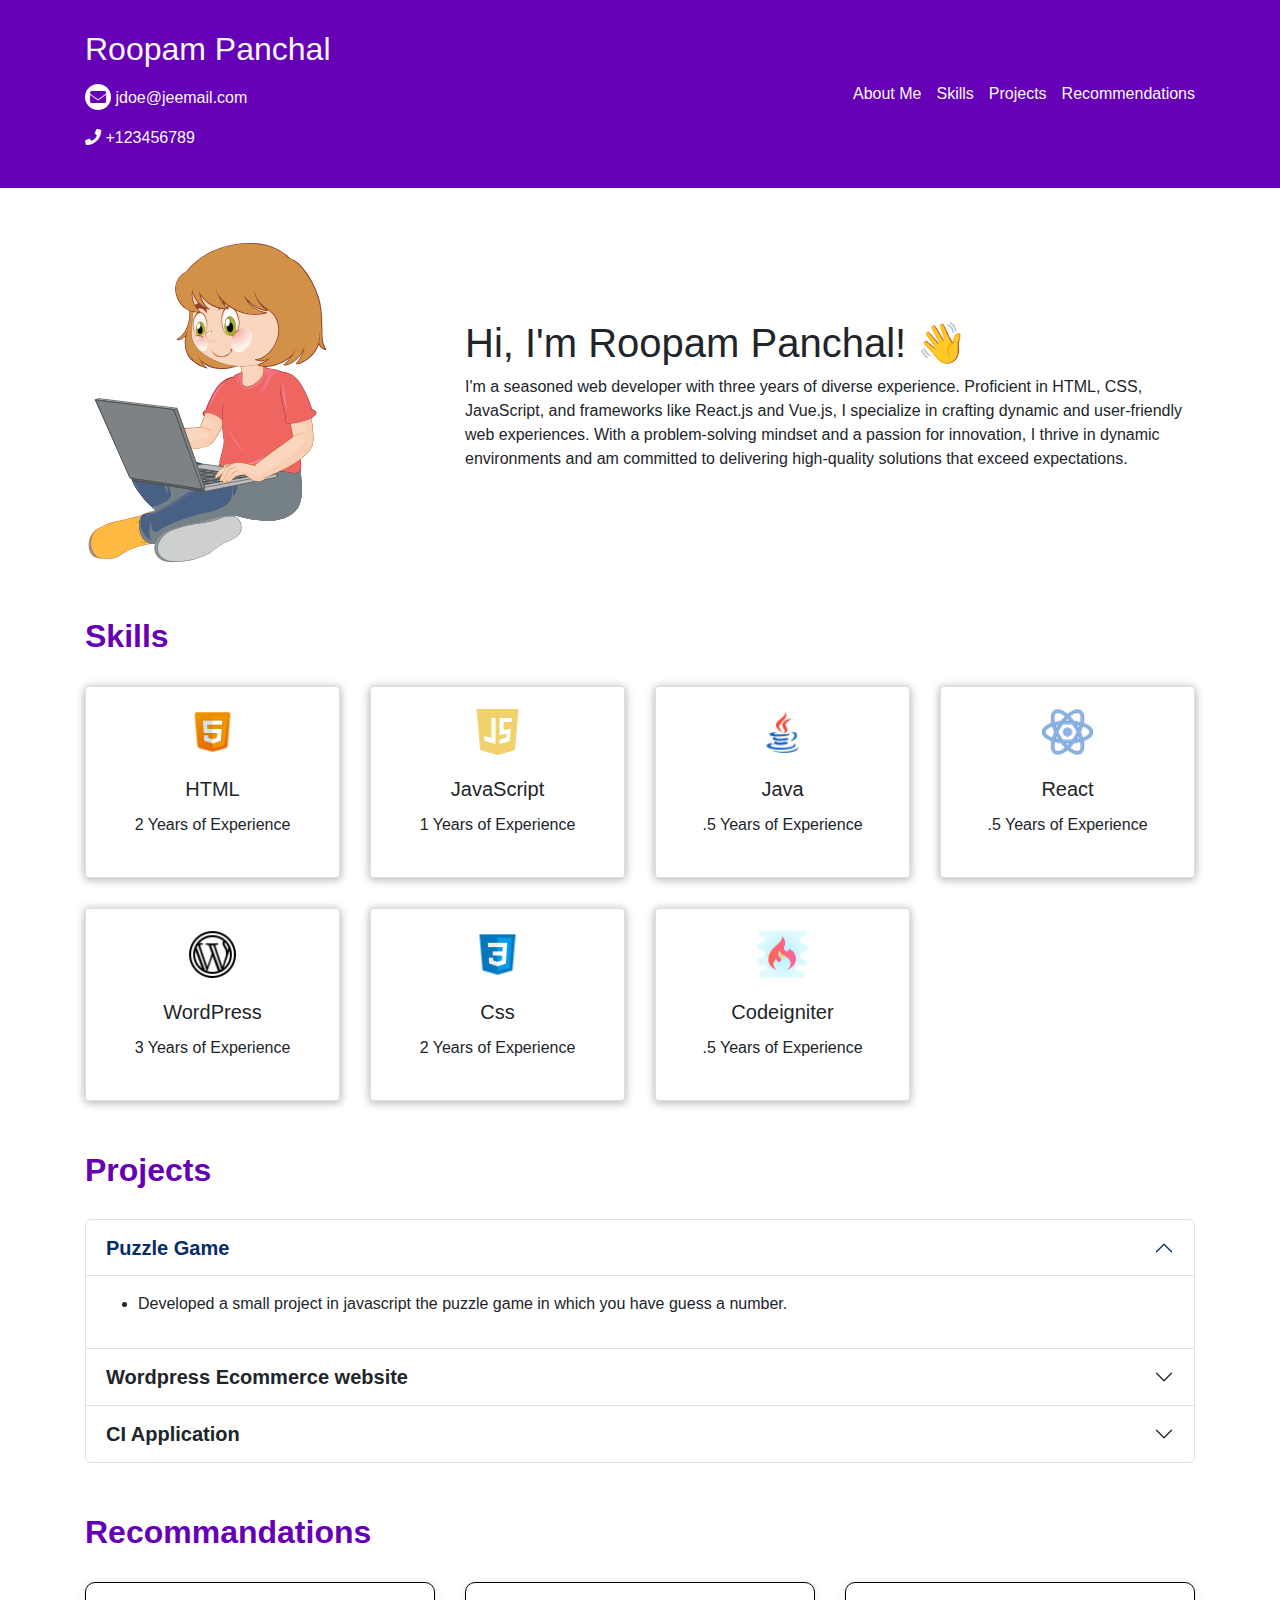
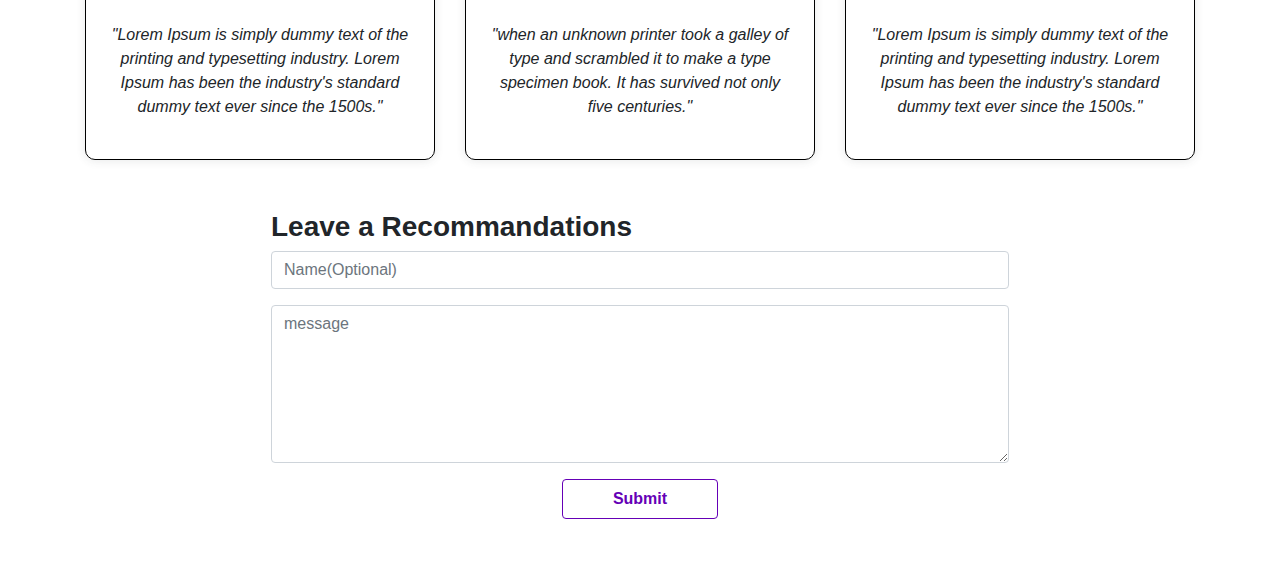
==== html_finalprojimages/index.html @ 9a225e10 "RoopamPortfolio" ====
<!DOCTYPE html>
<html lang="en">
<head>
  <meta charset="UTF-8">
  <meta name="viewport" content="width=device-width, initial-scale=1.0">
  <title>Responsive Navbar with Toggle</title>
  <link rel="stylesheet" href="css/style.css">
  <link rel="stylesheet" href="css/bootstrap.min.css">

  <!-- Bootstrap CSS -->
  <link href="https://stackpath.bootstrapcdn.com/bootstrap/4.5.2/css/bootstrap.min.css" rel="stylesheet">
  <!-- Font Awesome for icons -->
  <link href="https://cdnjs.cloudflare.com/ajax/libs/font-awesome/5.15.3/css/all.min.css" rel="stylesheet">
</head>
<body>

<nav class="navbar navbar-dark ">
    <div class="main container-fluid container">
        <div class="left_div nav navbar-nav">
            <div class="logo navbar-header"><h2 class="text-light">Roopam Panchal</h2></div>
            <ul class="nav navbar-nav">
                <li class="nav-item">
                    <a href="mailto:jdoe@jeemail.com" class="text-light nav-link">
                        <span><i class="fa fa-envelope"></i></span>
                        jdoe@jeemail.com
                    </a>
                </li>
                <li class="nav-item">
                    <a href="tel:+123456789" class="text-light nav-link">
                        <span><i class="fa fa-phone"></i></span>
                        +123456789
                    </a>
                </li>
            </ul>
        </div>
        <div class="navbar-right d-none d-md-block">
            <!-- This will be shown only on desktop -->
            <ul class="nav navbar-nav list-inline right-menu">
                <li class="nav-item"><a class="nav-link text-light ml-15" href="about.com">About Me</a></li>
                <li class="nav-item"><a class="nav-link text-light ml-15" href="skills.com">Skills</a></li>
                <li class="nav-item"><a class="nav-link text-light ml-15" href="projects.com">Projects</a></li> 
                <li class="nav-item"><a class="nav-link text-light ml-15" href="recommendations.com">Recommendations</a></li>
            </ul>
        </div>
        <button class="navbar-toggler d-block d-md-none" type="button" data-toggle="collapse" data-target="#navbarToggleContent" aria-controls="navbarToggleContent" aria-expanded="false" aria-label="Toggle navigation">
            <span class="navbar-toggler-icon"></span>
        </button>
        <div class="navbar-right collapse navbar-collapse" id="navbarToggleContent">
            <!-- This will be shown on tablet and mobile -->
            <ul class="nav navbar-nav list-inline right-menu">
                <li class="nav-item"><a class="nav-link text-light ml-15" href="about.com">About Me</a></li>
                <li class="nav-item"><a class="nav-link text-light ml-15" href="skills.com">Skills</a></li>
                <li class="nav-item"><a class="nav-link text-light ml-15" href="projects.com">Projects</a></li> 
                <li class="nav-item"><a class="nav-link text-light ml-15" href="recommendations.com">Recommendations</a></li>
            </ul>
        </div>
    </div>
</nav>

<div class="container second_container">
    <div class="row align-items-center">
        <div class="col-sm-4">
            <div class="left_cont">
                <img src="img/left-girl-img.svg" alt="">
            </div>
        </div>
        <div class="col-sm-8">
            <div class="right_cont">
                <h1>Hi, I'm Roopam Panchal! 👋</h1>
                <p>I'm a seasoned web developer with three years of diverse experience. Proficient in HTML, CSS, JavaScript, and frameworks like React.js and Vue.js, I specialize in crafting dynamic and user-friendly web experiences. With a problem-solving mindset and a passion for innovation, I thrive in dynamic environments and am committed to delivering high-quality solutions that exceed expectations.</p>
            </div>
        </div>
    </div>
</div>

<div class="container skills_container">
    <h2 class="heading text-left"><strong>Skills</strong></h2>
    <div class="row top-row">
        <div class="col-md-3">
            <div class="card">
                <img class="card-img-top" src="img/html-logo.png" alt="Card image cap">
                <div class="card-body">
                    <h5 class="card-title text-center">HTML</h5>
                    <p class="card-text">2 Years of Experience</p>
                </div>
            </div>
        </div>
        <div class="col-md-3">
            <div class="card">
                <img class="card-img-top" src="img/js-logo.png" alt="Card image cap">
                <div class="card-body">
                    <h5 class="card-title text-center">JavaScript</h5>
                    <p class="card-text">1 Years of Experience</p>
                </div>
            </div>
        </div>
        <div class="col-md-3">
            <div class="card">
                <img class="card-img-top" src="img/java-logo.png" alt="Card image cap">
                <div class="card-body">
                    <h5 class="card-title text-center">Java</h5>
                    <p class="card-text">.5 Years of Experience</p>
                </div>
            </div>
        </div>
        <div class="col-md-3">
            <div class="card">
                <img class="card-img-top" src="img/react-logo.png" alt="Card image cap">
                <div class="card-body">
                    <h5 class="card-title text-center">React</h5>
                    <p class="card-text">.5 Years of Experience</p>
                </div>
            </div>
        </div>
    </div>
    <div class="row mt-3 bottom-row">
        <div class="col-md-3">
            <div class="card">
                <img class="card-img-top" src="img/wp-logo.png" alt="Card image cap">
                <div class="card-body">
                    <h5 class="card-title text-center">WordPress</h5>
                    <p class="card-text">3 Years of Experience</p>
                </div>
            </div>
        </div>
        <div class="col-md-3">
            <div class="card">
                <img class="card-img-top" src="img/css-logo.png" alt="Card image cap">
                <div class="card-body">
                    <h5 class="card-title text-center">Css</h5>
                    <p class="card-text">2 Years of Experience</p>
                </div>
            </div>
        </div>
        <div class="col-md-3">
            <div class="card">
                <img class="card-img-top" src="img/ci-logo.png" alt="Card image cap">
                <div class="card-body">
                    <h5 class="card-title text-center">Codeigniter</h5>
                    <p class="card-text">.5 Years of Experience</p>
                </div>
            </div>
        </div>
    </div>
</div>

<div class="container projects_container">
    <h2 class="heading text-left"><strong>Projects</strong></h2>
    <div class="accordion" id="accordionPanelsStayOpenExample">
        <div class="accordion-item">
          <h2 class="accordion-header" id="panelsStayOpen-headingOne">
            <button class="accordion-button" type="button" data-toggle="collapse" data-target="#panelsStayOpen-collapseOne" aria-expanded="true" aria-controls="panelsStayOpen-collapseOne">
              <strong>Puzzle Game</strong>
            </button>
          </h2>
          <div id="panelsStayOpen-collapseOne" class="accordion-collapse collapse show" aria-labelledby="panelsStayOpen-headingOne">
            <div class="accordion-body">
              <ul><li>Developed a small project in javascript the puzzle game in which you have guess a number.</li></ul>
            </div>
          </div>
        </div>
        <div class="accordion-item">
          <h2 class="accordion-header" id="panelsStayOpen-headingTwo">
            <button class="accordion-button collapsed" type="button" data-toggle="collapse" data-target="#panelsStayOpen-collapseTwo" aria-expanded="false" aria-controls="panelsStayOpen-collapseTwo">
                <strong>Wordpress Ecommerce website</strong>
            </button>
          </h2>
          <div id="panelsStayOpen-collapseTwo" class="accordion-collapse collapse" aria-labelledby="panelsStayOpen-headingTwo">
            <div class="accordion-body">
                <ul><li>I have worked on 50+ website which is created by wordpress html and css. But the very big project is mine which was handled and made by me is the ecommerce website with the url of "japaneseknifecompany.com" you can visit and a game developing website is with the url of "capermint.com"</li></ul>
            </div>
          </div>
        </div>
        <div class="accordion-item">
          <h2 class="accordion-header" id="panelsStayOpen-headingThree">
            <button class="accordion-button collapsed" type="button" data-toggle="collapse" data-target="#panelsStayOpen-collapseThree" aria-expanded="false" aria-controls="panelsStayOpen-collapseThree">
                <strong>CI Application</strong>
            </button>
          </h2>
          <div id="panelsStayOpen-collapseThree" class="accordion-collapse collapse" aria-labelledby="panelsStayOpen-headingThree">
            <div class="accordion-body">
                <ul><li>Codeigniter is the new skills for me in which i have created a ci app in which we can manage projects , tasks and many more and basically is the crud operation is performed.</li></ul>
            </div>
          </div>
        </div>
      </div>
</div>

<!-- recommandations -->

<div class="container recommandations_container">
    <h2 class="heading text-left"><strong>Recommandations</strong></h2>
    <div class="row top-row">
        <div class="col-md-4">
            <div class="card">
                <div class="card-body">
                    <p class="card-text"><i>"Lorem Ipsum is simply dummy text of the printing and typesetting industry. Lorem Ipsum has been the industry's standard dummy text ever since the 1500s." </i></p>
                </div>
            </div>
        </div>
        <div class="col-md-4">
            <div class="card">
                <div class="card-body">
                    <p class="card-text"><i>"when an unknown printer took a galley of type and scrambled it to make a type specimen book. It has survived not only five centuries."</i></p>
                </div>
            </div>
        </div>
        <div class="col-md-4">
            <div class="card">
                <div class="card-body">
                    <p class="card-text"><i>"Lorem Ipsum is simply dummy text of the printing and typesetting industry. Lorem Ipsum has been the industry's standard dummy text ever since the 1500s." </i></p>
                </div>
            </div>
        </div>
    </div>
</div>

<div class="container form-container">
    <h3><strong>Leave a Recommandations</strong></h3>
    <form class="text-center" id="recommendationForm">
        <div class="mb-3">
          <input type="text" class="form-control" id="name" placeholder="Name(Optional)">
        </div>
        <div class="mb-3">
            <textarea class="form-control" id="exampleFormControlTextarea1" rows="6" placeholder="message"></textarea>
        </div>
        <button type="submit" class="btn submit">Submit</button>
    </form>
</div>
<span onclick="scrollToTop()" id="scrollBtn"><i class="fa fa-arrow-alt-circle-up"></i></span>

<!-- Bootstrap modal -->
<div class="modal fade" id="exampleModal" tabindex="-1" aria-labelledby="exampleModalLabel" aria-hidden="true">
    <div class="modal-dialog">
      <div class="modal-content">
        <div class="modal-header">
          <h5 class="modal-title" id="exampleModalLabel">Thank You!</h5>
          <button type="button" class="close" data-dismiss="modal" aria-label="Close">
            <span aria-hidden="true">&times;</span>
          </button>
        </div>
        <div class="modal-body">
          Thank you for submitting a recommendation!
        </div>
        <div class="modal-footer">
          <button type="button" class="btn btn-secondary" data-dismiss="modal">Close</button>
        </div>
      </div>
    </div>
  </div>
  
<!-- Bootstrap JS -->
<script src="js/jquery.min.js"></script>
<script src="js/bootstrap.js"></script>
<script src="js/bootstrap.min.js"></script>
<script src="js/popper.min.js"></script>
<script src="js/scripts.js"></script>

<script src="https://code.jquery.com/jquery-3.5.1.slim.min.js"></script>
<script src="https://cdn.jsdelivr.net/npm/popper.js@1.16.1/dist/umd/popper.min.js"></script>
<script src="https://stackpath.bootstrapcdn.com/bootstrap/4.5.2/js/bootstrap.min.js"></script>

</body>
</html>
---- html_finalprojimages/css/style.css ----
ul.nav.navbar-nav.list-inline.right-menu {
    display: -webkit-inline-box;
}

.ml-15 {
    margin-left: 15px !important;
}
.ml-5 {
    margin-left: 5px !important;
}
.fa-envelope{
    border-radius: 50%;
    background: #fff;
    color: #6500b6;
    padding: 5px;
}
.navbar{
    background-color: #6500b6;
    padding: 30px 0px !important;
    margin-bottom:50px;
}
.left_cont img {
    width: 70%;
}
.second_container, .skills_container, .projects_container, .recommandations_container, .form-container{
    margin-bottom:50px;
}
img.card-img-top {
    width: 20%;
    margin: 0 auto;
}
.card {
    padding: 20px 0px;
    text-align: center;
    box-shadow: rgb(60 64 67 / 29%) 0px 1px 10px 0px, rgb(60 64 67 / 11%) 0px 2px 6px 2px;
}
.top-row{
    margin-bottom: 30px;
}
.heading{
    color: #6500b6;
    margin-bottom: 30px;

}
.accordion-button:not(.collapsed){
    background-color: transparent !important;
}
.accordion-header strong{
    font-size:20px;
}
.recommandations_container .card{
    box-shadow: rgba(60, 64, 67, 0.119) 0px 1px 10px 0px, rgba(60, 64, 67, 0) 0px 2px 6px 2px;
    border:1px solid #000;
    border-radius: 10px;
    justify-content: center;
}
.container.form-container{
    width:60%;
}
button.btn.submit{
    color:#6500b6;
    background-color: transparent;
    border: 1px solid #6500b6;
    font-weight: bold;
    padding: 7px 50px;
}
#scrollBtn {
    display: none;
    position: fixed;
    bottom: 20px;
    right: 20px;
    padding: 10px 20px;
    color: #fff;
    border: none;
    border-radius: 50%;
    cursor: pointer;
    background-color: transparent;
}

#scrollBtn i:hover {
    background-color: #0056b3;
}

#scrollBtn i{
    background-color: #6500b6;
    border-radius: 50%;
    padding: 10px;
}
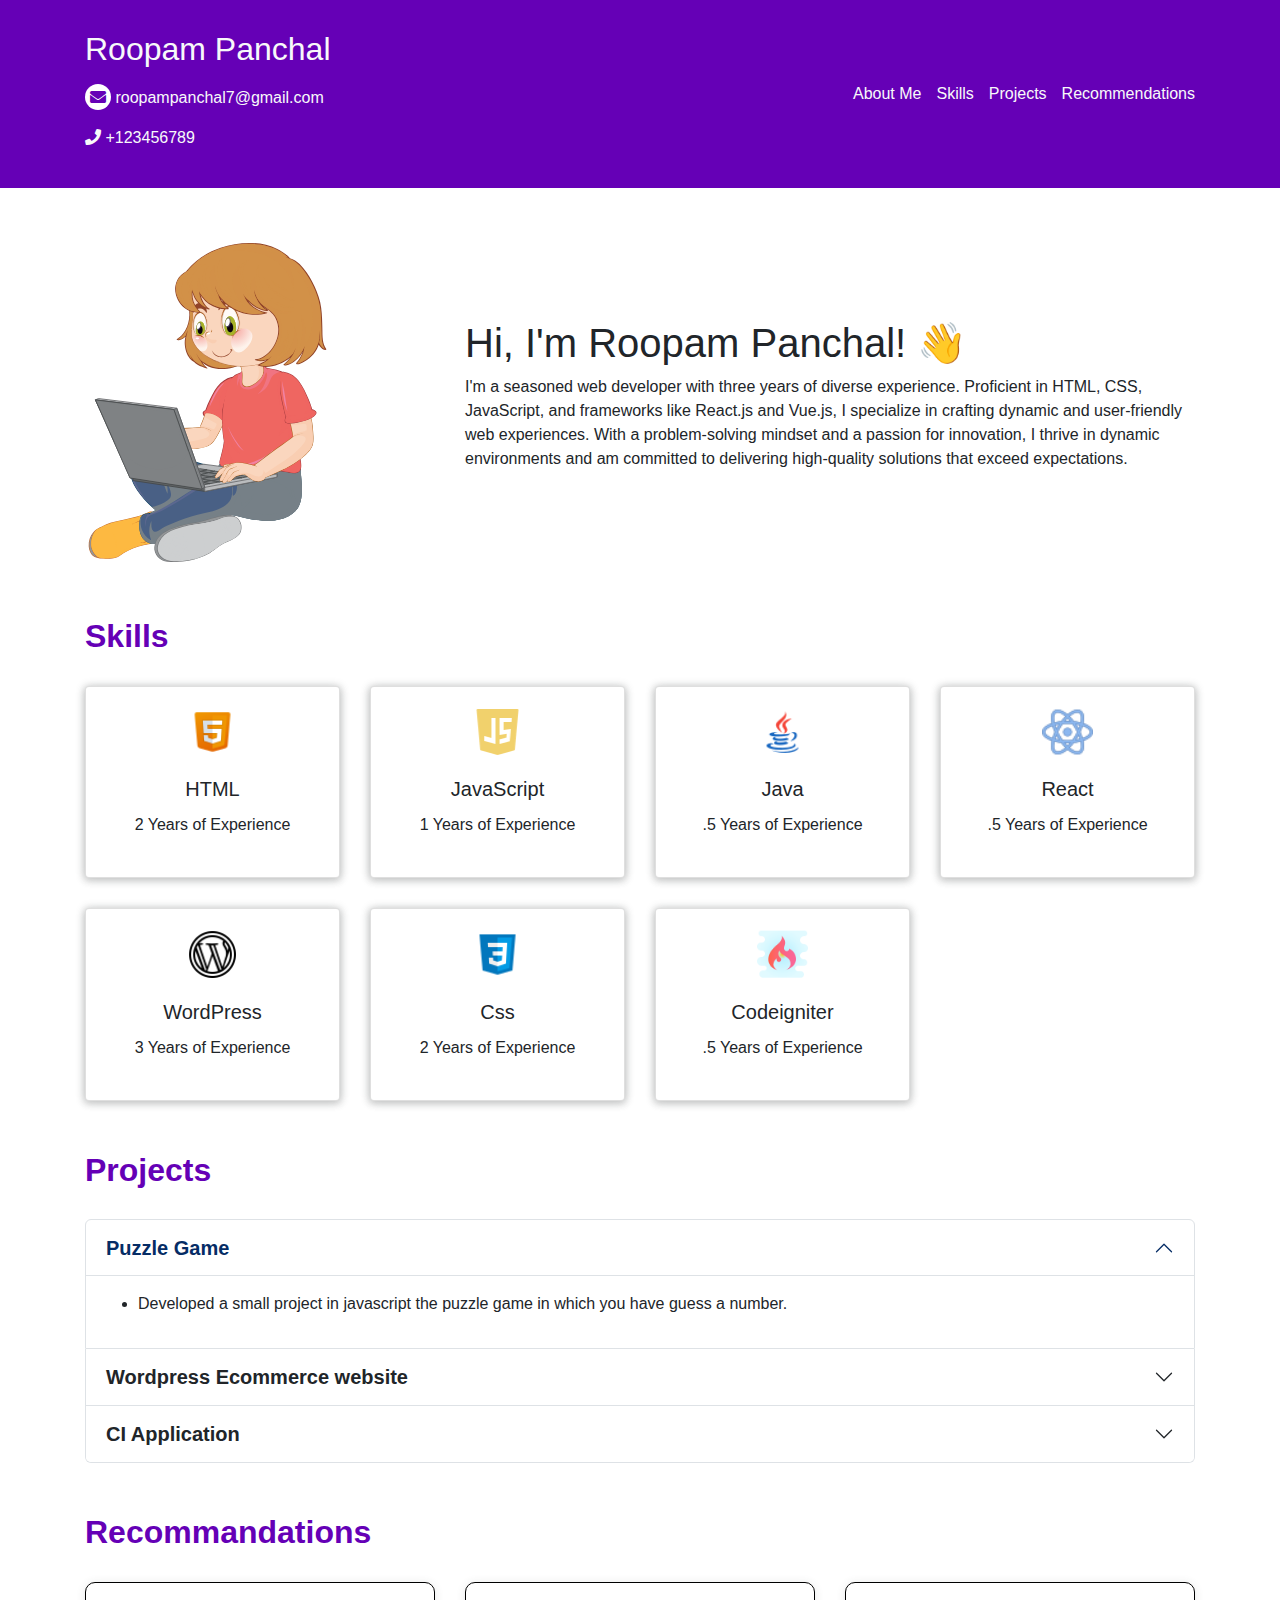
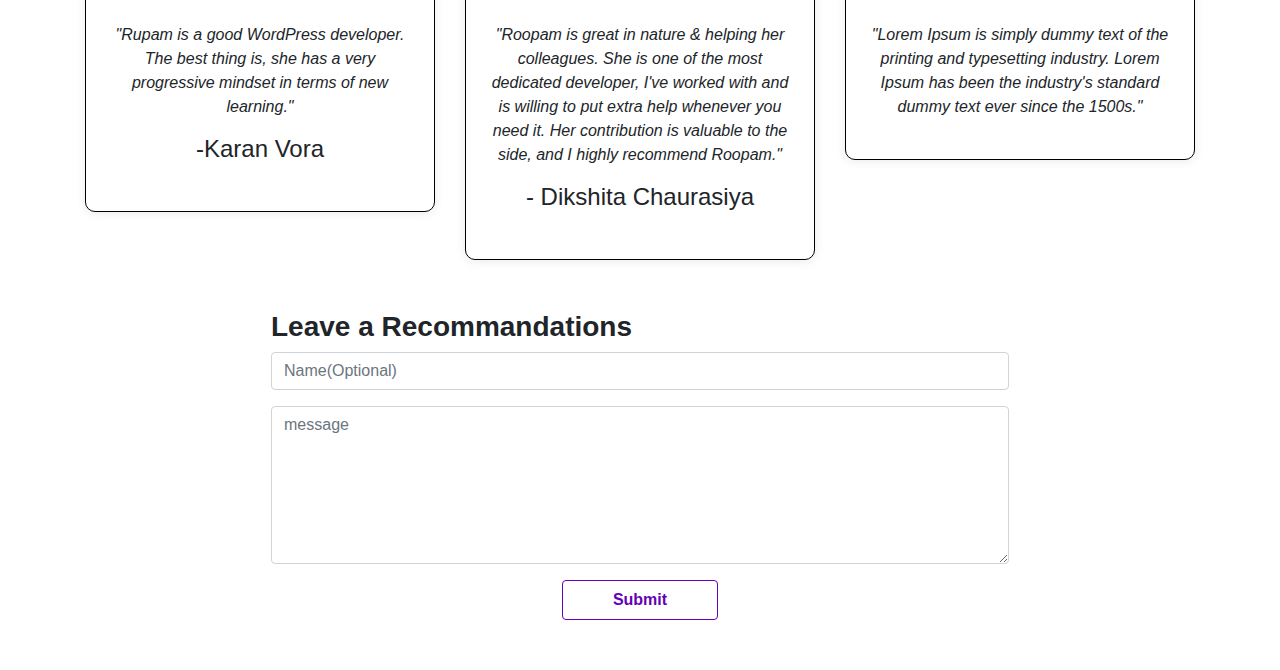
==== commit 79a09016: "Update index.html" ====
--- a/html_finalprojimages/index.html
+++ b/html_finalprojimages/index.html
@@ -22,7 +22,7 @@
                 <li class="nav-item">
                     <a href="mailto:jdoe@jeemail.com" class="text-light nav-link">
                         <span><i class="fa fa-envelope"></i></span>
-                        jdoe@jeemail.com
+                        roopampanchal7@gmail.com
                     </a>
                 </li>
                 <li class="nav-item">
@@ -194,14 +194,16 @@
         <div class="col-md-4">
             <div class="card">
                 <div class="card-body">
-                    <p class="card-text"><i>"Lorem Ipsum is simply dummy text of the printing and typesetting industry. Lorem Ipsum has been the industry's standard dummy text ever since the 1500s." </i></p>
+                    <p class="card-text"><i>"Rupam is a good WordPress developer. The best thing is, she has a very progressive mindset in terms of new learning." </i></p>
+                    <h4>-Karan Vora</h4>
                 </div>
             </div>
         </div>
         <div class="col-md-4">
             <div class="card">
                 <div class="card-body">
-                    <p class="card-text"><i>"when an unknown printer took a galley of type and scrambled it to make a type specimen book. It has survived not only five centuries."</i></p>
+                    <p class="card-text"><i>"Roopam is great in nature & helping her colleagues. She is one of the most dedicated developer, I've worked with and is willing to put extra help whenever you need it. Her contribution is valuable to the side, and I highly recommend Roopam."</i></p>
+                    <h4>- Dikshita Chaurasiya</h4>
                 </div>
             </div>
         </div>
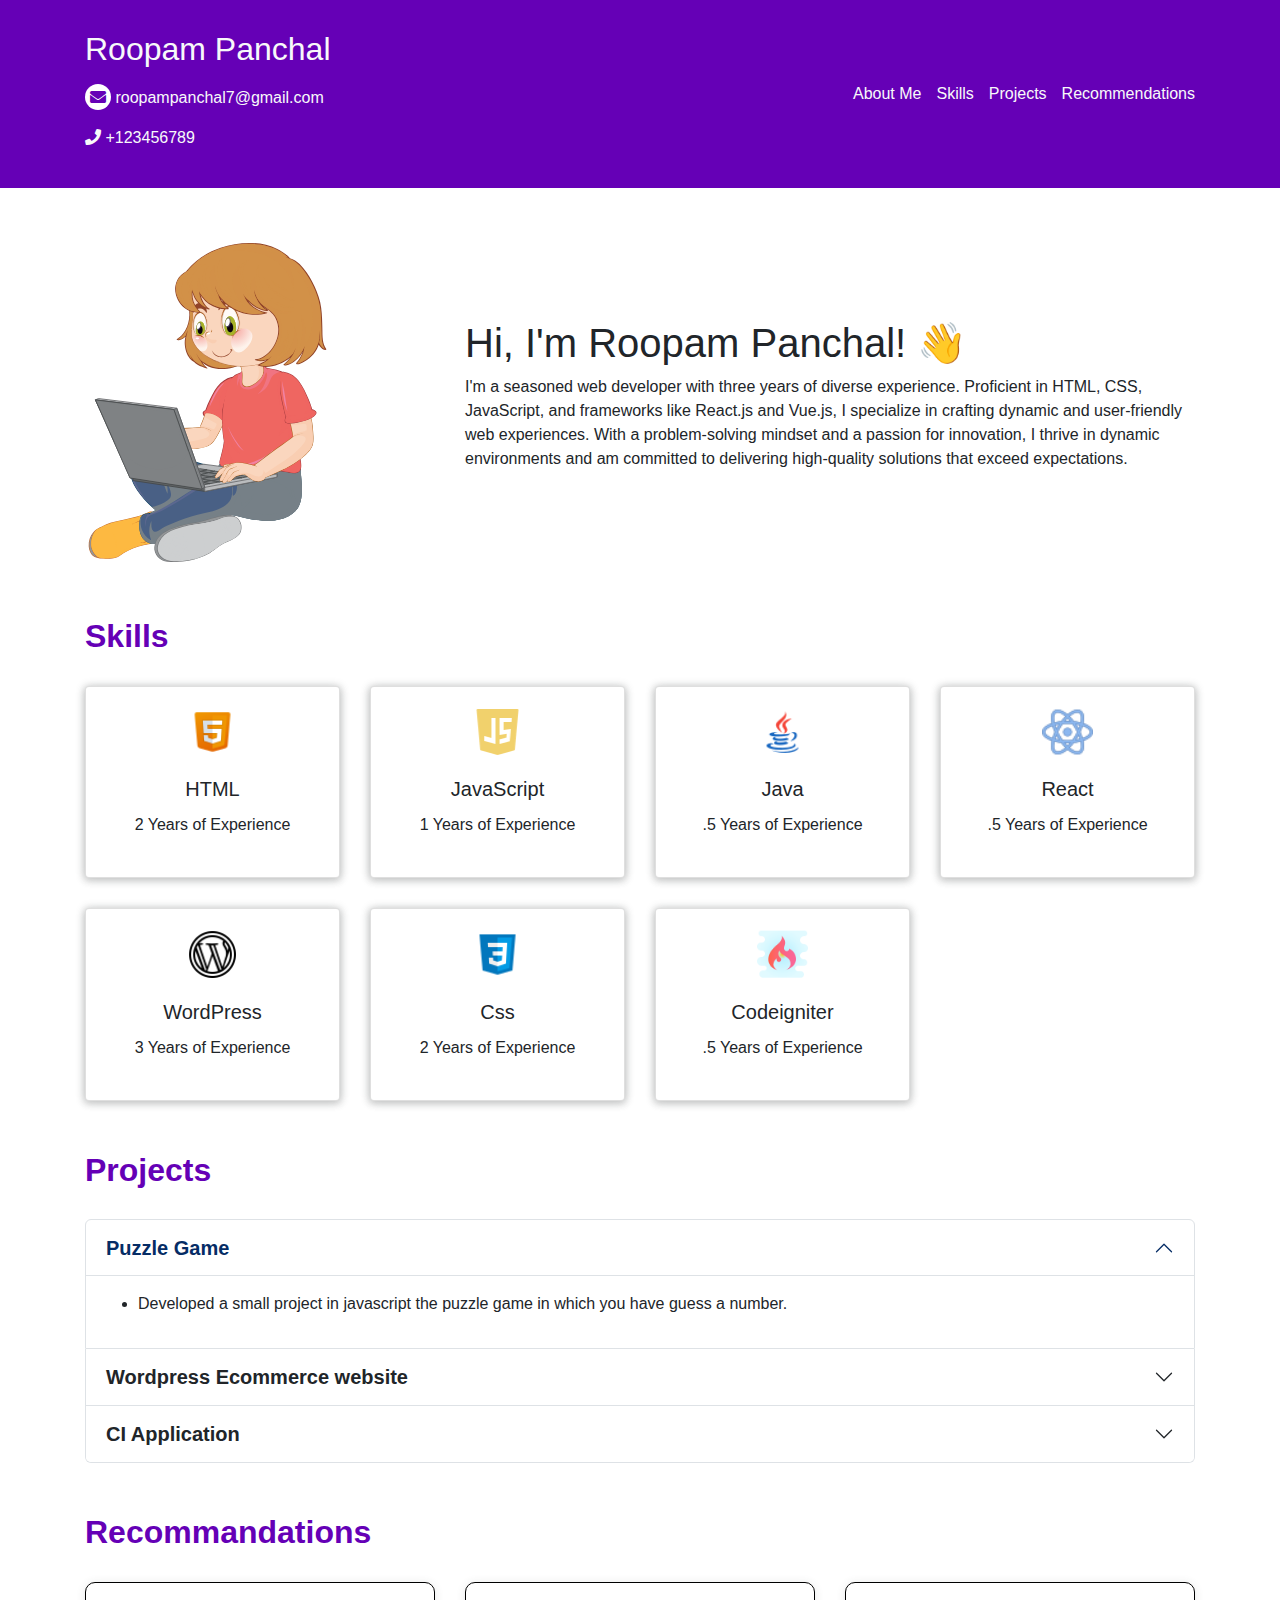
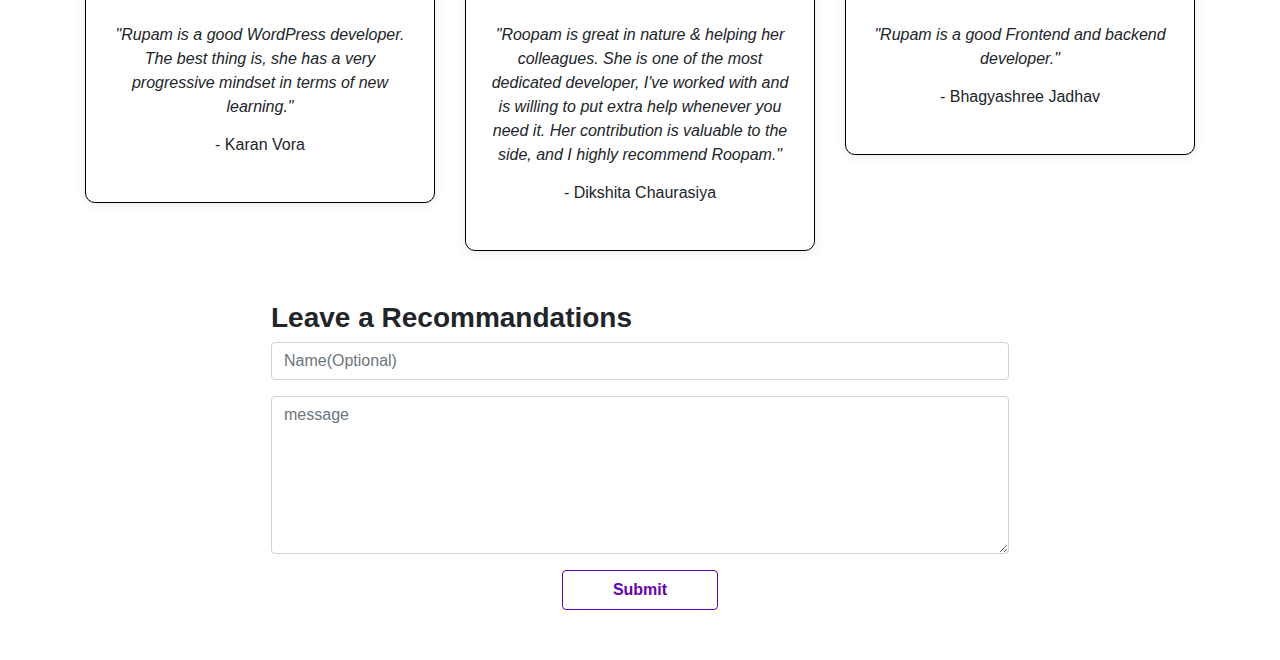
==== commit 8fbf6319: "Update index.html" ====
--- a/html_finalprojimages/index.html
+++ b/html_finalprojimages/index.html
@@ -195,7 +195,7 @@
             <div class="card">
                 <div class="card-body">
                     <p class="card-text"><i>"Rupam is a good WordPress developer. The best thing is, she has a very progressive mindset in terms of new learning." </i></p>
-                    <h4>-Karan Vora</h4>
+                    <h6> - Karan Vora</h6>
                 </div>
             </div>
         </div>
@@ -203,14 +203,15 @@
             <div class="card">
                 <div class="card-body">
                     <p class="card-text"><i>"Roopam is great in nature & helping her colleagues. She is one of the most dedicated developer, I've worked with and is willing to put extra help whenever you need it. Her contribution is valuable to the side, and I highly recommend Roopam."</i></p>
-                    <h4>- Dikshita Chaurasiya</h4>
+                    <h6> - Dikshita Chaurasiya</h6>
                 </div>
             </div>
         </div>
         <div class="col-md-4">
             <div class="card">
                 <div class="card-body">
-                    <p class="card-text"><i>"Lorem Ipsum is simply dummy text of the printing and typesetting industry. Lorem Ipsum has been the industry's standard dummy text ever since the 1500s." </i></p>
+                    <p class="card-text"><i>"Rupam is a good Frontend and backend developer." </i></p>
+                    <h6> - Bhagyashree Jadhav</h6>
                 </div>
             </div>
         </div>
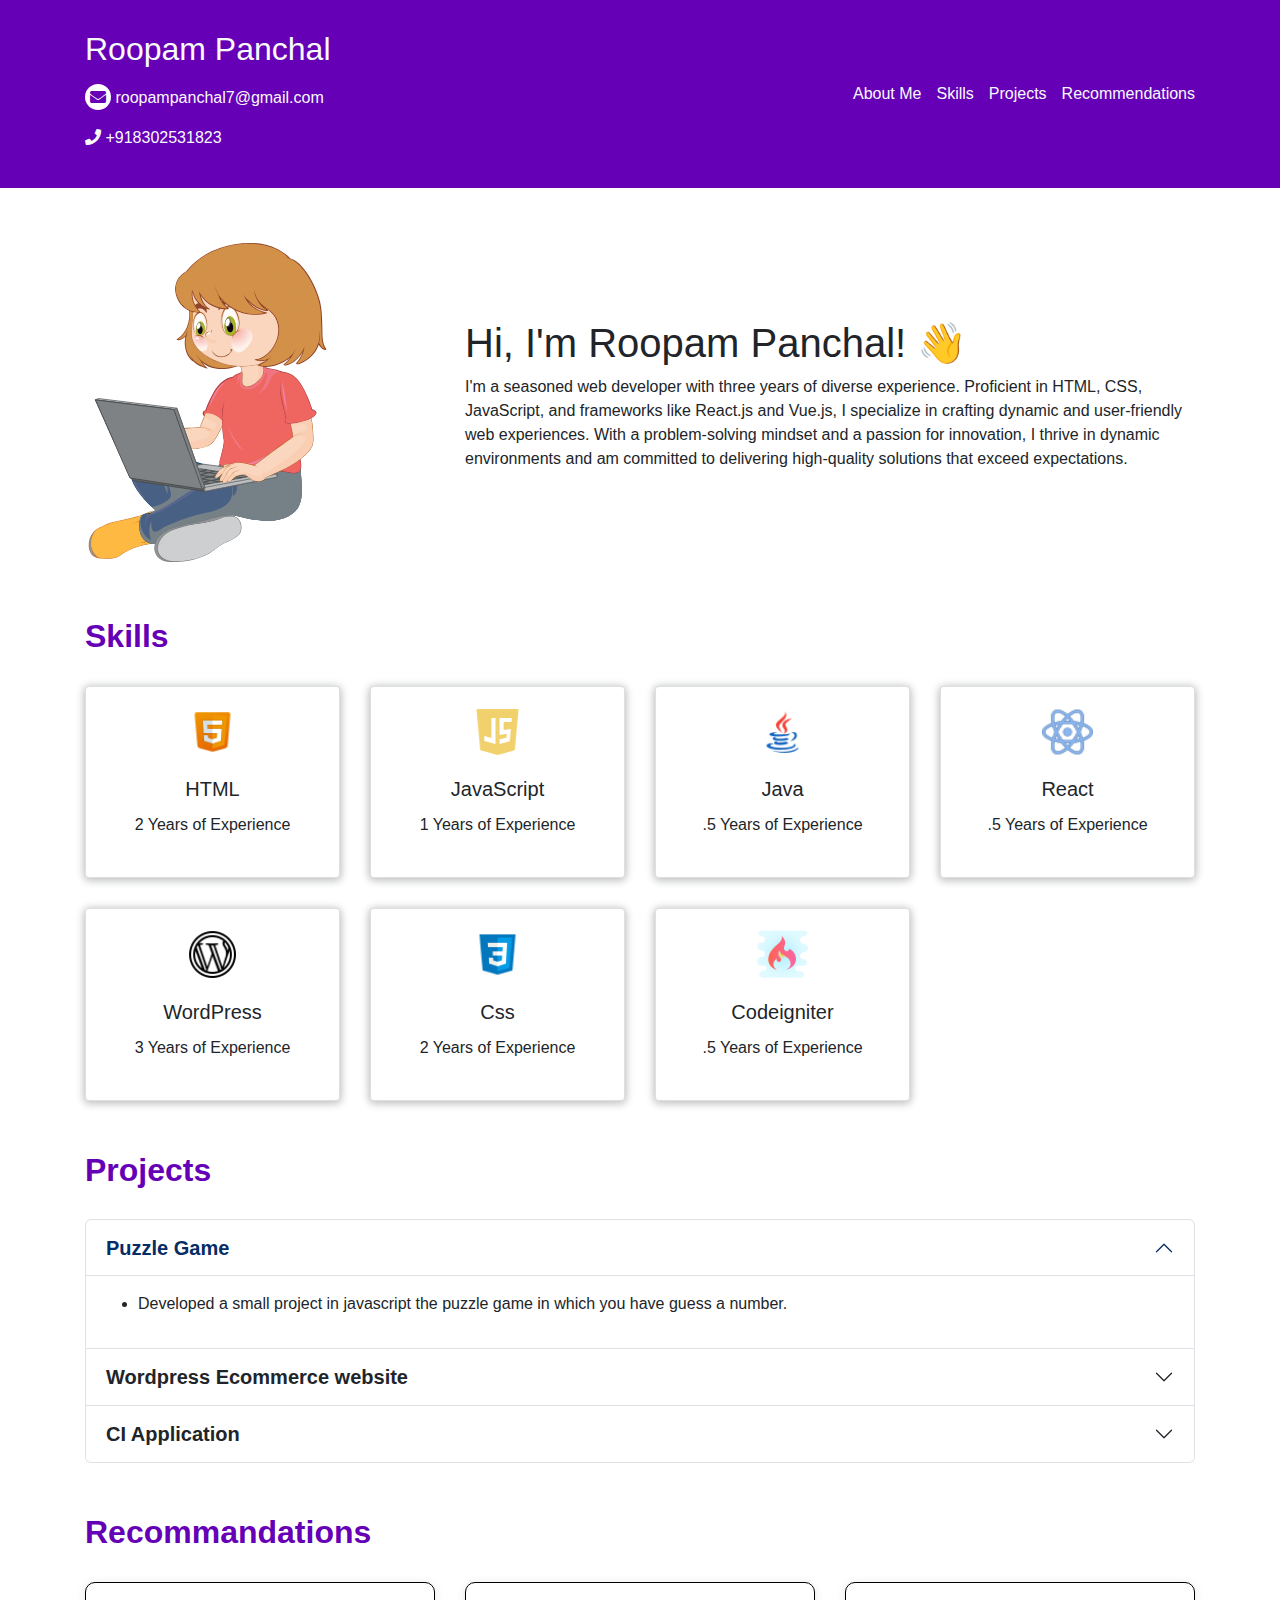
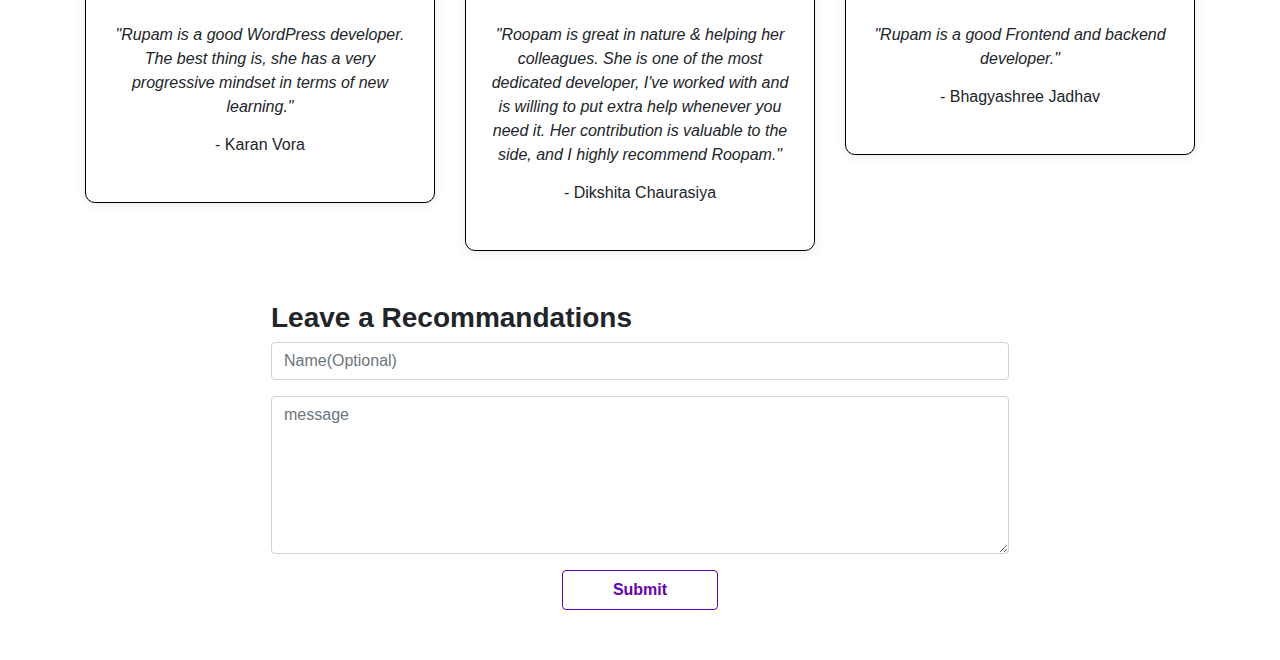
==== commit 38bc4364: "Update index.html" ====
--- a/html_finalprojimages/index.html
+++ b/html_finalprojimages/index.html
@@ -3,7 +3,7 @@
 <head>
   <meta charset="UTF-8">
   <meta name="viewport" content="width=device-width, initial-scale=1.0">
-  <title>Responsive Navbar with Toggle</title>
+  <title>Roopam Panchal</title>
   <link rel="stylesheet" href="css/style.css">
   <link rel="stylesheet" href="css/bootstrap.min.css">
 
@@ -26,9 +26,9 @@
                     </a>
                 </li>
                 <li class="nav-item">
-                    <a href="tel:+123456789" class="text-light nav-link">
+                    <a href="tel:+918302531823" class="text-light nav-link">
                         <span><i class="fa fa-phone"></i></span>
-                        +123456789
+                        +918302531823
                     </a>
                 </li>
             </ul>
